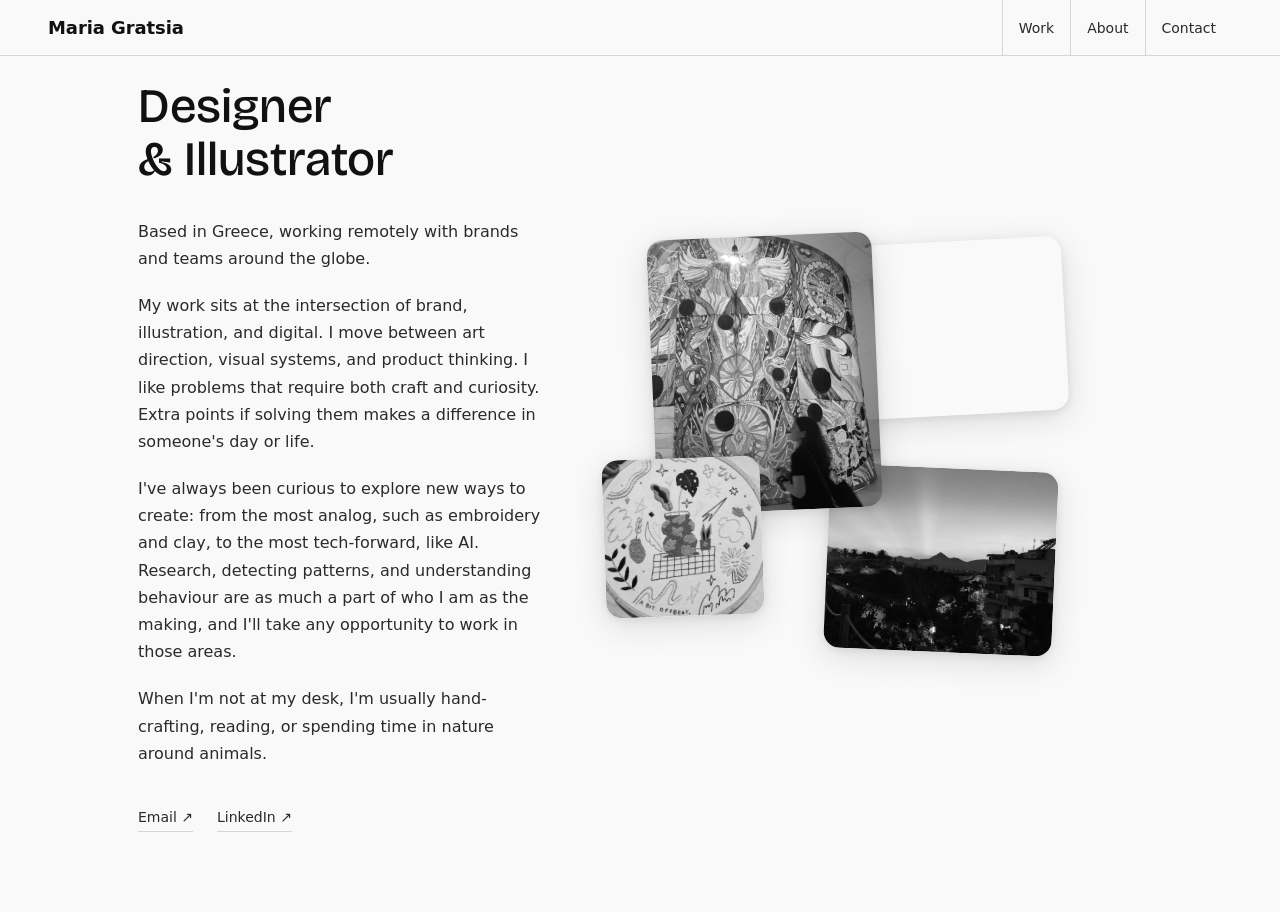
==== site/about.html @ 3c79a3fa "Remove I'm from about page opening line Co-Authored-By: Claude Sonnet 4.6 <noreply@anthropic.com>" ====
<!DOCTYPE html>
<html lang="en">
<head>
  <meta charset="UTF-8">
  <meta name="viewport" content="width=device-width, initial-scale=1.0">
  <title>Maria Gratsia · Designer & Illustrator</title>
  <link href="https://api.fontshare.com/v2/css?f[]=satoshi@300,400,500,700&f[]=sentient@400,500,600,700&display=swap" rel="stylesheet">
  <link href="https://fonts.googleapis.com/css2?family=Bricolage+Grotesque:opsz,wght@12..96,200..800&display=swap" rel="stylesheet">
  <link href="assets/styles.css" rel="stylesheet">
  <link rel="icon" type="image/x-icon" href="/favicon.ico">
  <link rel="icon" type="image/png" href="assets/images/favicon.png">
  <!-- Google tag (gtag.js) -->
  <script async src="https://www.googletagmanager.com/gtag/js?id=G-7HGBYF05XG"></script>
  <script>
    window.dataLayer = window.dataLayer || [];
    function gtag(){dataLayer.push(arguments);}
    gtag('js', new Date());
    gtag('config', 'G-7HGBYF05XG');
  </script>
  <style>
    .about-wrap {
      min-height: calc(100vh - 56px);
      display: flex;
      align-items: center;
      padding: 80px 48px;
      max-width: 1100px;
      margin: 0 auto;
      gap: 80px;
    }

    .about-text {
      flex: 1;
      max-width: 480px;
    }

    .about-text h1 {
      font-family: var(--display);
      font-size: clamp(2rem, 4vw, 3rem);
      font-weight: 500;
      line-height: 1.1;
      margin-bottom: 32px;
      color: var(--text);
    }

    .about-text p {
      font-size: 16px;
      line-height: 1.7;
      color: var(--text-secondary);
      margin-bottom: 20px;
    }

    .about-text p:last-child { margin-bottom: 0; }

    .about-links {
      display: flex;
      gap: 24px;
      margin-top: 40px;
    }

    .about-link {
      font-size: 14px;
      color: var(--text-secondary);
      border-bottom: 1px solid var(--line);
      padding-bottom: 2px;
      transition: color 0.2s, border-color 0.2s;
    }

    .about-link:hover {
      color: var(--text);
      border-color: var(--text);
    }

    /* Stacked photo collage */
    .about-photos {
      flex: 0 0 510px;
      position: relative;
      height: 500px;
    }

    .about-photo {
      position: absolute;
      border-radius: 16px;
      overflow: hidden;
      box-shadow: 0 8px 32px rgba(0,0,0,0.12), 0 2px 8px rgba(0,0,0,0.08);
      transition: transform 0.4s cubic-bezier(0.16, 1, 0.3, 1), box-shadow 0.4s cubic-bezier(0.16, 1, 0.3, 1);
      cursor: default;
    }

    .about-photo img,
    .about-photo video {
      width: 100%;
      height: 100%;
      object-fit: cover;
      display: block;
      filter: grayscale(100%);
      transition: filter 0.5s ease;
    }

    .about-photo:hover img,
    .about-photo:hover video {
      filter: grayscale(0%);
    }

    /* Card positions — natural photo pile with overlaps */
    .about-photo:nth-child(1) {
      /* Embroidery — square, bottom-left corner of art */
      width: 158px; height: 158px;
      top: 252px; left: -28px;
      transform: rotate(-2deg);
      z-index: 3;
    }
    .about-photo:nth-child(2) {
      /* Art — largest, centre anchor */
      width: 225px; height: 275px;
      top: 30px; left: 20px;
      transform: rotate(-2.5deg);
      z-index: 2;
    }
    .about-photo:nth-child(3) {
      /* Sunset — bigger, bottom-right where video was */
      width: 228px; height: 184px;
      top: 262px; left: 195px;
      transform: rotate(2.5deg);
      z-index: 1;
    }
    .about-photo:nth-child(4) {
      /* Video — bigger, top-right near where embroidery was */
      width: 215px; height: 174px;
      top: 35px; left: 218px;
      transform: rotate(-3deg);
      z-index: 4;
    }

    /* Hover — scale 25%, come to front */
    .about-photo:nth-child(1):hover {
      transform: rotate(-2deg) scale(1.25);
      box-shadow: 0 24px 56px rgba(0,0,0,0.2), 0 4px 12px rgba(0,0,0,0.1);
      z-index: 10;
    }
    .about-photo:nth-child(2):hover {
      transform: rotate(-2.5deg) scale(1.25);
      box-shadow: 0 24px 56px rgba(0,0,0,0.2), 0 4px 12px rgba(0,0,0,0.1);
      z-index: 10;
    }
    .about-photo:nth-child(3):hover {
      transform: rotate(2.5deg) scale(1.25);
      box-shadow: 0 24px 56px rgba(0,0,0,0.2), 0 4px 12px rgba(0,0,0,0.1);
      z-index: 10;
    }
    .about-photo:nth-child(4):hover {
      transform: rotate(-3deg) scale(1.25);
      box-shadow: 0 24px 56px rgba(0,0,0,0.2), 0 4px 12px rgba(0,0,0,0.1);
      z-index: 10;
    }

    /* Photo tooltips */
    .photo-tip {
      position: fixed;
      background: var(--dark);
      color: #fff;
      font-size: 12px;
      padding: 6px 10px;
      border-radius: 6px;
      pointer-events: none;
      white-space: nowrap;
      opacity: 0;
      transition: opacity 0.15s ease;
      z-index: 200;
      font-family: var(--font);
      letter-spacing: 0.01em;
    }
    .photo-tip.visible { opacity: 1; }

/* Tap-and-hold state (mobile) */
    .about-photo.tapped img,
    .about-photo.tapped video { filter: grayscale(0%); }
    .about-photo.tapped { z-index: 10; box-shadow: 0 24px 56px rgba(0,0,0,0.2), 0 4px 12px rgba(0,0,0,0.1); }
    .about-photo:nth-child(1).tapped { transform: rotate(-2deg) scale(1.25); }
    .about-photo:nth-child(2).tapped { transform: rotate(-2.5deg) scale(1.25); }
    .about-photo:nth-child(3).tapped { transform: rotate(2.5deg) scale(1.25); }
    .about-photo:nth-child(4).tapped { transform: rotate(-3deg) scale(1.25); }

    @media (max-width: 860px) {
      .about-wrap {
        flex-direction: column;
        padding: 60px 24px 0;
        gap: 48px;
        align-items: flex-start;
      }
      .about-text { max-width: 100%; order: 2; }
      .about-photos {
        flex: none;
        width: 510px;
        order: 1;
        transform-origin: top left;
      }
    }
  </style>
</head>
<body>

  <a class="skip-link" href="#about-content">Skip to content</a>

  <nav class="nav">
    <a href="index.html" class="nav-name">Maria Gratsia</a>
    <div class="nav-links">
      <a href="index.html#work" class="nav-link">Work</a>
      <a href="about.html" class="nav-link">About</a>
      <a href="#contact" class="nav-link">Contact</a>
    </div>
  </nav>

  <main id="about-content">
    <div class="about-wrap">

      <div class="about-text">
        <h1>Designer<br>&amp; Illustrator</h1>

        <p>Based in Greece, working remotely with brands and teams around the globe.</p>

        <p>My work sits at the intersection of brand, illustration, and digital. I move between art direction, visual systems, and product thinking. I like problems that require both craft and curiosity. Extra points if solving them makes a difference in someone's day or life.</p>

        <p>I've always been curious to explore new ways to create: from the most analog, such as embroidery and clay, to the most tech-forward, like AI. Research, detecting patterns, and understanding behaviour are as much a part of who I am as the making, and I'll take any opportunity to work in those areas.</p>

        <p>When I'm not at my desk, I'm usually hand-crafting, reading, or spending time in nature around animals.</p>

        <div class="about-links">
          <a href="mailto:maria.gratsia@gmail.com" class="about-link">Email ↗</a>
          <a href="https://linkedin.com/in/mariagratsia" target="_blank" rel="noopener noreferrer" class="about-link">LinkedIn ↗</a>
        </div>
      </div>

      <div class="about-photos">

        <!-- 1: Embroidery -->
        <div class="about-photo" data-tip="Freestyle embroidery">
          <img src="assets/images/About/freestyle-embroidery.webp" alt="">
        </div>

        <!-- 2: Art -->
        <div class="about-photo" data-tip="At the EMST Museum of Modern Art">
          <img src="assets/images/About/art.jpg" alt="" style="transform: scale(1.05); transform-origin: center bottom;">
        </div>

        <!-- 3: Sunset -->
        <div class="about-photo" data-tip="Sunset in my city">
          <img src="assets/images/About/sunset.jpg" alt="" style="width: 120%; height: 100%; margin-left: -20%; object-fit: cover;">
        </div>

        <!-- 4: Almond tree video -->
        <div class="about-photo" id="videoCard" data-tip="Spring vibes">
          <video src="assets/images/About/almond-tree.mp4" muted playsinline loop></video>
        </div>

      </div>

    </div>
  </main>

  <div class="photo-tip" id="photoTip"></div>

  <script>
    // ——— Photo composition: fit within text padding on mobile ———
    (function() {
      var photos = document.querySelector('.about-photos');
      if (!photos) return;
      function fit() {
        if (window.innerWidth > 860) {
          photos.style.transform = '';
          photos.style.marginBottom = '';
          photos.style.marginLeft = '';
          return;
        }
        var padding = 24;
        var available = window.innerWidth - padding * 2;
        var scale = Math.min(available / 510, 0.72);
        photos.style.transform = 'scale(' + scale + ')';
        photos.style.marginLeft = Math.round(28 * scale) + 'px';
        photos.style.marginBottom = (500 * scale - 500) + 'px';
      }
      fit();
      window.addEventListener('resize', fit);
    })();

    // ——— Video card: play on hover, pause on leave ———
    (function() {
      var card = document.getElementById('videoCard');
      if (!card) return;
      var video = card.querySelector('video');
      card.addEventListener('mouseenter', function() { video.play(); });
      card.addEventListener('mouseleave', function() { video.pause(); video.currentTime = 0; });
    })();

    // ——— Photo tooltips ———
    (function() {
      var tip = document.getElementById('photoTip');
      if (!tip) return;
      var cards = document.querySelectorAll('.about-photo[data-tip]');
      cards.forEach(function(card) {
        card.addEventListener('mousemove', function(e) {
          tip.textContent = card.getAttribute('data-tip');
          tip.style.left = (e.clientX + 14) + 'px';
          tip.style.top = (e.clientY + 14) + 'px';
          tip.classList.add('visible');
        });
        card.addEventListener('mouseleave', function() {
          tip.classList.remove('visible');
        });
      });
    })();

    // ——— Mobile: tap to toggle colour ———
    (function() {
      if (!('ontouchstart' in window)) return;
      var cards = Array.from(document.querySelectorAll('.about-photo'));

      function clearTapped(except) {
        cards.forEach(function(c) {
          if (c === except) return;
          c.classList.remove('tapped');
          var v = c.querySelector('video');
          if (v) { v.pause(); v.currentTime = 0; }
        });
      }

      cards.forEach(function(card) {
        card.addEventListener('click', function() {
          var isActive = card.classList.contains('tapped');
          clearTapped();
          if (!isActive) {
            card.classList.add('tapped');
            var video = card.querySelector('video');
            if (video) video.play();
          }
        });
      });

      document.addEventListener('click', function(e) {
        if (!e.target.closest('.about-photo')) clearTapped();
      });
    })();
  </script>

</body>
</html>
---- site/assets/styles.css ----
*, *::before, *::after { margin: 0; padding: 0; box-sizing: border-box; }

:root {
  --bg: #F9F9F9;
  --text: #111;
  --text-secondary: #2A2A2A;
  --text-tertiary: #6B6B6B;
  --line: #D6D6D6;
  --accent: #C8523A;
  --accent-light: #D45F4A;
  --dark: #1C1C1C;
  --font: 'Satoshi', -apple-system, system-ui, sans-serif;
  --serif: 'Sentient', Georgia, serif;
  --display: 'Bricolage Grotesque', var(--serif);
}

body {
  font-family: var(--font);
  background: var(--bg);
  color: var(--text);
  font-weight: 400;
  font-size: 16px;
  line-height: 1.55;
  -webkit-font-smoothing: antialiased;
  overflow-x: hidden;
}

a { color: inherit; text-decoration: none; }

/* ——— Focus styles (accessibility) ——— */
*:focus-visible {
  outline: 2px solid var(--accent);
  outline-offset: 2px;
}

/* ——— Navigation ——— */
.nav {
  position: fixed;
  top: 0;
  left: 0;
  right: 0;
  z-index: 100;
  display: flex;
  justify-content: space-between;
  align-items: center;
  padding: 0 48px;
  height: 56px;
  background: rgba(249, 249, 249, 0.92);
  backdrop-filter: blur(12px);
  -webkit-backdrop-filter: blur(12px);
  border-bottom: 1px solid var(--line);
}

.nav-name {
  font-family: var(--font);
  font-size: 18px;
  font-weight: 600;
  letter-spacing: -0.005em;
  display: flex;
  align-items: center;
  gap: 10px;
}

.nav-logo {
  height: 22px;
  width: auto;
}

.nav-links {
  display: flex;
  gap: 0;
  font-size: 14px;
  font-weight: 400;
  height: 100%;
}

.nav-link {
  cursor: pointer;
  color: var(--text-secondary);
  position: relative;
  line-height: 1;
  display: flex;
  align-items: center;
  padding: 0 16px;
  height: 100%;
  border-left: 1px solid var(--line);
  transition: color 0.15s ease, background 0.15s ease;
}

.nav-link:hover {
  color: var(--bg);
  background: var(--dark);
}

/* ——— Skip to content ——— */
.skip-link {
  position: absolute;
  top: -100%;
  left: 16px;
  padding: 8px 16px;
  background: var(--dark);
  color: var(--bg);
  font-size: 13px;
  z-index: 200;
  border-radius: 0 0 4px 4px;
}
.skip-link:focus { top: 0; }

/* ——— Hero ——— */
.intro-wrap {
  background-color: var(--bg);
  background-image: radial-gradient(circle, rgba(0,0,0,0.18) 1px, transparent 1px);
  background-size: 22px 22px;
  border-bottom: 1px solid var(--line);
}

.hero {
  padding: 80px 48px 80px;
  margin-top: 56px;
  max-width: 1280px;
  margin-left: auto;
  margin-right: auto;
  position: relative;
  z-index: 1;
}

.hero > * { position: relative; z-index: 1; }

.hero-sub {
  font-family: var(--font);
  font-size: clamp(15px, 1.4vw, 18px);
  font-weight: 400;
  color: var(--text-tertiary);
  line-height: 1.3;
  margin-top: 10px;
  cursor: pointer;
  display: inline-block;
  transition: color 0.2s ease;
}
.hero-sub:hover { color: var(--text-secondary); }

.hero-tagline {
  font-family: var(--display);
  font-size: clamp(38px, 4.5vw, 56px);
  font-weight: 500;
  letter-spacing: -0.02em;
  line-height: 1.15;
  max-width: 820px;
  margin-bottom: 4px;
}

/* ——— Full-width separator ——— */
.section-separator {
  border: none;
  border-top: 1px solid var(--line);
  margin: 0;
}

/* ——— Section label ——— */
.section-label {
  font-family: var(--font);
  font-size: 13px;
  font-weight: 500;
  letter-spacing: 0.04em;
  text-transform: uppercase;
  color: var(--text-tertiary);
  margin-bottom: 8px;
}

/* ——— Selected Work ——— */
.work {
  padding: 40px 48px 48px;
  max-width: 1280px;
  margin: 0 auto;
  position: relative;
  z-index: 1;
}

/* ——— Explorations wrap (dark section) ——— */
.explorations-wrap {
  position: relative;
  background: var(--dark);
}

.explorations-wrap .section-label {
  color: rgba(255, 255, 255, 0.5);
}

.explorations-wrap .project-cats {
  color: rgba(255, 255, 255, 0.5);
}

.explorations-wrap .project-title {
  color: #E8E8E8;
}

.explorations-wrap .project-desc {
  color: rgba(255, 255, 255, 0.6);
}

.explorations-wrap .project-cta {
  color: rgba(255, 255, 255, 0.5);
}

.explorations-wrap .project-link:hover .project-cta {
  color: var(--accent-light);
}

.explorations-wrap .project-cover {
  background: #2A2A2A;
}

.explorations-wrap .work {
  padding-top: 56px;
  padding-bottom: 64px;
  max-width: none;
  padding-right: 0;
  padding-left: max(48px, calc((100vw - 1184px) / 2));
}

#work .project:first-of-type {
  padding-top: 16px;
}

/* ——— Featured first project ——— */
.project--featured .project-link {
  grid-template-columns: 1fr;
  gap: 24px;
}

.project--featured .project-cover {
  aspect-ratio: 16 / 9;
}

.project--featured .project-title {
  font-size: clamp(28px, 3vw, 40px);
}

.project--featured .project-desc {
  max-width: 600px;
}

/* ——— Alternate image/text on even projects ——— */
#work .project:nth-child(odd):not(.project--featured) .project-cover {
  order: 2;
}
#work .project:nth-child(odd):not(.project--featured) .project-text {
  order: 1;
}

/* ——— Explorations horizontal carousel ——— */
.explorations-grid {
  display: flex;
  gap: 32px;
  padding-top: 16px;
  overflow-x: auto;
  scrollbar-width: none;
  padding-right: 48px;
}

.explorations-grid::-webkit-scrollbar { display: none; }

.explorations-grid .project {
  padding: 0;
  flex-shrink: 0;
  width: min(474px, 42vw);
}

.explorations-grid .project-link {
  grid-template-columns: 1fr;
  gap: 16px;
  align-items: start;
}

.explorations-grid .project-cover {
  aspect-ratio: 3 / 2;
  width: 100%;
}

.explorations-grid .project-title {
  color: #E8E8E8;
}

.explorations-nav {
  display: none;
  align-items: center;
  gap: 16px;
  margin-top: 20px;
}

.explorations-nav button {
  background: none;
  border: 1px solid rgba(255, 255, 255, 0.2);
  color: rgba(255, 255, 255, 0.5);
  width: 44px;
  height: 44px;
  border-radius: 50%;
  display: flex;
  align-items: center;
  justify-content: center;
  cursor: pointer;
  transition: border-color 0.2s ease, color 0.2s ease;
}

.explorations-nav button:hover {
  border-color: rgba(255, 255, 255, 0.4);
  color: rgba(255, 255, 255, 0.8);
}

.explorations-nav button svg {
  width: 14px;
  height: 14px;
}

.explorations-counter {
  font-size: 13px;
  font-weight: 500;
  color: rgba(255, 255, 255, 0.4);
  letter-spacing: 0.04em;
}

/* ——— Project card ——— */
.project {
  padding: 48px 0;
}

.project-link {
  display: grid;
  grid-template-columns: 50% 1fr;
  gap: 40px;
  align-items: center;
}

.project-cover {
  aspect-ratio: 4 / 3;
  overflow: hidden;
  background: #EBEBEB;
}

.project-cover img {
  width: 100%;
  height: 100%;
  object-fit: cover;
  display: block;
  transition: transform 0.6s cubic-bezier(0.16, 1, 0.3, 1);
}

.project-link:hover .project-cover img {
  transform: scale(1.03);
}

.project-text {
  display: flex;
  flex-direction: column;
}

.project-cats {
  font-family: var(--font);
  font-size: 11px;
  font-weight: 500;
  letter-spacing: 0.07em;
  text-transform: uppercase;
  color: var(--text-tertiary);
  margin-bottom: 16px;
}

.project-title {
  font-family: var(--display);
  font-size: clamp(24px, 2.5vw, 34px);
  font-weight: 600;
  letter-spacing: -0.02em;
  line-height: 1.1;
  margin-bottom: 14px;
}

.project-desc {
  font-family: var(--font);
  font-size: 16px;
  line-height: 1.7;
  color: var(--text-secondary);
  max-width: 420px;
}

.project-cta {
  font-size: 13px;
  font-weight: 500;
  color: var(--text-secondary);
  display: inline-flex;
  align-items: center;
  gap: 8px;
  margin-top: 24px;
}

.project-cta-label {
  position: relative;
  padding-bottom: 2px;
}

.project-cta-label::after {
  content: '';
  position: absolute;
  left: 0;
  right: 0;
  bottom: 0;
  height: 1px;
  background: currentColor;
  transform: scaleX(0);
  transform-origin: left;
  transition: transform 0.3s cubic-bezier(0.16, 1, 0.3, 1);
}

.project-cta svg {
  width: 28px;
  height: 8px;
  flex-shrink: 0;
  transition: transform 0.3s ease;
}

.project-link:hover .project-cta {
  color: var(--accent);
}

.project-link:hover .project-cta-label::after {
  transform: scaleX(1);
}

.project-link:hover .project-cta svg {
  transform: translateX(4px);
}

/* ——— Footer ——— */
.footer {
  background: var(--bg);
  color: var(--text);
  padding: 48px 48px 64px;
  border-top: 1px solid var(--line);
  position: relative;
  z-index: 1;
}

.footer-inner {
  max-width: 1184px;
  margin: 0 auto;
  display: flex;
  flex-direction: column;
  justify-content: space-between;
  min-height: 160px;
}

.footer-label {
  font-family: var(--display);
  font-size: clamp(28px, 3vw, 40px);
  font-weight: 500;
  letter-spacing: -0.02em;
  color: var(--text);
}

.footer-bottom {
  display: flex;
  justify-content: space-between;
  align-items: flex-end;
}

.footer-location {
  font-family: var(--font);
  font-size: 16px;
  font-weight: 500;
  color: var(--text);
}

.footer-links-col {
  display: flex;
  flex-direction: column;
  align-items: flex-end;
  gap: 10px;
}

.footer-link {
  font-size: 16px;
  font-weight: 400;
  color: var(--text-secondary);
  display: inline-flex;
  align-items: center;
  gap: 5px;
  transition: color 0.25s ease;
}

.footer-link:hover { color: var(--text); }

.footer-link .arrow {
  font-size: 12px;
  transition: transform 0.25s ease;
}

.footer-link:hover .arrow {
  transform: translate(2px, -2px);
}

/* ——— Dark footer (project pages) ——— */
.footer--dark {
  background: var(--dark);
  border-top: none;
  padding: 48px 48px 56px;
}
.footer--dark .footer-inner {
  flex-direction: row;
  justify-content: space-between;
  align-items: flex-end;
  min-height: 0;
}
.footer--dark .footer-location { color: rgba(255,255,255,0.45); }
.footer--dark .footer-link { color: rgba(255,255,255,0.6); }
.footer--dark .footer-link:hover { color: #fff; }

/* ——— Go to top ——— */
.to-top {
  position: fixed;
  right: 32px;
  bottom: 32px;
  width: 44px;
  height: 44px;
  border: 1px solid var(--line);
  background: rgba(249, 249, 249, 0.92);
  backdrop-filter: blur(8px);
  -webkit-backdrop-filter: blur(8px);
  border-radius: 50%;
  display: flex;
  align-items: center;
  justify-content: center;
  color: var(--text-secondary);
  cursor: pointer;
  opacity: 0;
  pointer-events: none;
  transition: opacity 0.3s ease, color 0.25s ease, transform 0.25s ease;
  z-index: 90;
}

.to-top.visible { opacity: 1; pointer-events: auto; }
.to-top:hover { color: var(--text); transform: translateY(-2px); }
.to-top svg { width: 14px; height: 14px; }

/* ——— Scroll-driven project reveal ——— */
.project {
  opacity: 0;
  transform: translateY(40px);
  transition: opacity 0.7s ease-out, transform 0.7s cubic-bezier(0.16, 1, 0.3, 1);
}

.project.revealed {
  opacity: 1;
  transform: translateY(0);
}

/* ——— Fade-in animation ——— */
.fade-in {
  opacity: 0;
  transform: translateY(10px);
  animation: fadeIn 0.7s ease-out forwards;
}

.fade-in-delay { animation-delay: 0.15s; }

@keyframes fadeIn {
  to { opacity: 1; transform: translateY(0); }
}

/* ——— Responsive ——— */

@media (max-width: 900px) {
  .nav { padding: 0 32px; }
  .hero { padding: 72px 32px 40px; }
  .work { padding: 40px 32px 48px; }
  .footer { padding: 40px 32px 60px; }

  .project { padding: 40px 0; }
  .project-link {
    grid-template-columns: 48% 1fr;
    gap: 28px;
  }

  .explorations-grid {
    gap: 28px;
  }
}

@media (max-width: 640px) {
  .nav { padding: 0 20px; height: 48px; }
  .nav-name { font-size: 16px; }
  .nav-links { font-size: 13px; }
  .nav-link { padding: 0 12px; }

  .hero { padding: 64px 20px 64px; margin-top: 48px; }
  .hero-tagline { font-size: clamp(30px, 8vw, 40px); margin-bottom: 14px; }
  body { font-size: 17px; }

  .work { padding: 32px 20px 32px; }
  .section-label { margin-bottom: 24px; }

  .project { padding: 32px 0; }
  .project-link {
    grid-template-columns: 1fr;
    gap: 16px;
  }

  .project-cover { aspect-ratio: 4 / 3; }
  .project-cats { margin-bottom: 8px; }
  .project-title { font-size: clamp(24px, 7vw, 32px); margin-bottom: 10px; }
  .project-desc { font-size: 15px; }
  .project-cta { margin-top: 16px; font-size: 12px; }

  .footer { padding: 32px 20px 48px; }
  .footer-inner { min-height: 180px; }
  .footer-bottom { flex-direction: column; gap: 20px; align-items: flex-start; }
  .footer-links-col { align-items: flex-start; }
  .footer--dark .footer-inner { flex-direction: column; gap: 20px; align-items: flex-start; }

  .project--featured .project-cover { aspect-ratio: 3 / 2; }
  .project--featured .project-title { font-size: clamp(24px, 7vw, 32px); }

  .explorations-wrap .work {
    padding-left: 20px;
    padding-right: 20px;
  }

  .explorations-grid {
    display: block;
    overflow: hidden;
    padding-right: 0;
  }

  .explorations-grid .project {
    width: 100%;
    display: none;
    padding: 0;
  }

  .explorations-grid .project.exp-active {
    display: block;
  }

  .explorations-grid .project-cover {
    aspect-ratio: 4 / 3;
  }

  .explorations-nav { display: flex; }

  #work .project:nth-child(odd):not(.project--featured) .project-cover,
  #work .project:nth-child(odd):not(.project--featured) .project-text {
    order: unset;
  }
}

/* ═══════════════════════════════════════════════════════════
   PROJECT PAGE STYLES
   ═══════════════════════════════════════════════════════════ */

/* ——— Layout containers ——— */
.container { max-width: 800px; margin: 0 auto; padding: 0 48px; position: relative; z-index: 1; }
.container-wide { max-width: 1100px; margin: 0 auto; padding: 0 48px; position: relative; z-index: 1; }

/* ——— Back link ——— */
.project-back { max-width: 1100px; margin: 0 auto; padding: 96px 48px 0; position: relative; z-index: 1; }
.project-back a {
  font-size: 13px; font-weight: 500; color: var(--text-tertiary);
  display: inline-flex; align-items: center; gap: 8px;
  transition: color 0.25s ease;
}
.project-back a:hover { color: var(--accent); }
.project-back svg { width: 24px; height: 8px; }

/* ——— Project hero ——— */
.project-hero-outer {
  border-bottom: 1px solid var(--line);
}
.project-hero-outer + * { margin-top: 64px; }
.project-hero {
  max-width: 800px; margin: 0 auto;
  padding: 48px 48px 0;
  position: relative; z-index: 1;
}
.project-hero-labels {
  font-family: var(--font); font-size: 12px; font-weight: 500;
  letter-spacing: 0.07em; text-transform: uppercase;
  color: var(--text-tertiary); display: block; margin-bottom: 10px;
}
.project-hero h1 {
  font-family: var(--display);
  font-size: clamp(30px, 3.2vw, 42px);
  font-weight: 700; letter-spacing: -0.03em; line-height: 1.05;
  margin-bottom: 24px;
}
.project-hero-desc {
  font-size: 19px; font-weight: 500;
  line-height: 1.7; color: var(--text-secondary);
}
.project-hero-meta {
  display: flex; gap: 40px; flex-wrap: wrap;
  margin-top: 32px; padding-bottom: 48px;
}
.project-hero-meta-item {
  font-family: var(--font); font-size: 13px; font-weight: 400;
  color: var(--text-tertiary); line-height: 1.5;
}
.project-hero-meta-item strong {
  display: block; font-weight: 700; color: var(--text);
  font-size: 11px; text-transform: uppercase;
  letter-spacing: 0.08em; margin-bottom: 4px;
}

/* ——— Infographics: desktop/mobile toggle ——— */
.infographics-mobile { display: none; }
.infographics-desktop { display: flex; }

/* ——— Project section text ——— */
.section-title {
  font-family: var(--display); font-size: clamp(17px, 1.4vw, 20px); font-weight: 600;
  letter-spacing: -0.02em; line-height: 1.2;
  margin-bottom: 16px; color: var(--text);
}
.section-text { font-size: 17px; line-height: 1.7; color: var(--text-secondary); }
.section-text + .section-text { margin-top: 20px; }
.section-block { padding: 48px 0; }
.section-block--double-top { padding-top: 80px; }
.section-divider { width: 40px; height: 1px; background: var(--line); }

/* ——— Project images ——— */
.img-big { margin: 40px auto; }
.img-big img { width: 100%; display: block; border-radius: 0; }

.img-medium { margin: 40px auto 0; }
.img-medium img { width: 100%; height: auto; display: block; border-radius: 0; }

.img-full { margin: 0; }
.img-full img { width: 100%; display: block; border-radius: 0; }

.img-centered { margin: 0 auto; padding: 40px 0; }
.img-centered img { width: 100%; height: auto; display: block; border-radius: 0; }

.img-wide { margin: 0; }
.img-wide img { width: 100%; display: block; border-radius: 0; }

/* ——— Photo rows (aspect-ratio aware) ——— */
.photo-row { display: flex; gap: 8px; margin-bottom: 8px; }
.photo-row:last-child { margin-bottom: 0; }
.photo-row .cell { overflow: hidden; border-radius: 0; }
.photo-row img { width: 100%; height: 100%; object-fit: cover; display: block; }

/* ——— Uniform grids ——— */
.grid { display: grid; gap: 8px; margin: 40px 0; }
.grid--2 { grid-template-columns: repeat(2, 1fr); }
.grid--3 { grid-template-columns: repeat(3, 1fr); }
.grid--4 { grid-template-columns: repeat(4, 1fr); }
.grid img { width: 100%; aspect-ratio: 4 / 3; object-fit: cover; display: block; }
.grid--square img { aspect-ratio: 1 / 1; }
.grid--portrait img { aspect-ratio: 3 / 4; }
.grid--landscape img { aspect-ratio: 4 / 3; }

/* ——— Process thumbnails ——— */
.process-thumbs {
  display: grid; grid-template-columns: repeat(4, 1fr);
  gap: 8px; margin: 0;
}
.process-thumbs img { width: 100%; aspect-ratio: 4 / 3; object-fit: cover; display: block; }

/* ——— Next project ——— */
.next-project { padding: 40px 0 56px; text-align: center; }
.next-label {
  font-family: var(--font); font-size: 11px; font-weight: 500;
  color: var(--text-tertiary); margin-bottom: 12px;
  text-transform: uppercase; letter-spacing: 0.06em;
}
.next-link {
  font-family: var(--serif); font-size: clamp(20px, 2.5vw, 32px);
  font-weight: 600; letter-spacing: -0.02em;
  display: inline-flex; align-items: center; gap: 12px;
  transition: color 0.25s ease;
}
.next-link svg { width: 28px; height: 10px; transition: transform 0.3s ease; }
.next-link:hover { color: var(--accent); }
.next-link:hover svg { transform: translateX(6px); }

/* ——— Badge grid ——— */
.badge-grid {
  display: grid;
  grid-template-columns: repeat(5, 1fr);
  gap: 23px;
  margin: 0;
}
.badge-item {
  position: relative;
  cursor: default;
  border-radius: 8px;
  overflow: hidden;
  aspect-ratio: 1;
  display: flex;
  align-items: center;
  justify-content: center;
  transition: transform 0.3s cubic-bezier(0.16, 1, 0.3, 1);
}
.badge-item:hover { transform: scale(1.06); z-index: 2; }
.badge-item img { width: 85%; display: block; }

/* ——— Cursor-following tips ——— */
.cursor-tip {
  position: fixed;
  pointer-events: none;
  background: var(--dark);
  color: #F0EDE8;
  font-family: var(--font);
  font-size: 13px;
  font-weight: 500;
  padding: 6px 14px;
  border-radius: 20px;
  white-space: nowrap;
  opacity: 0;
  z-index: 1000;
  transition: opacity 0.15s ease;
  box-shadow: 0 2px 10px rgba(0,0,0,0.2);
}
.cursor-tip.visible { opacity: 1; }
#heroTip { background: var(--accent); color: #fff; }

/* FigJam-style cursor tooltip */
.badge-tooltip {
  position: fixed;
  pointer-events: none;
  background: #4E3050;
  color: #fff;
  font-family: var(--font);
  font-size: 12px;
  font-weight: 500;
  padding: 5px 14px;
  border-radius: 20px;
  white-space: nowrap;
  opacity: 0;
  z-index: 1000;
  transition: opacity 0.15s ease;
  box-shadow: 0 2px 8px rgba(0,0,0,0.12);
}
.badge-tooltip.visible { opacity: 1; }

/* ——— Step animation ——— */
.step-player { margin: 0; position: relative; max-width: 860px; margin: 0 auto; }
.step-animation {
  position: relative;
  aspect-ratio: 3001 / 1876;
  overflow: hidden;
  background: #EBEBEB;
  border-radius: 20px;
}
.step-animation img {
  position: absolute;
  inset: 0;
  width: 100%;
  height: 100%;
  object-fit: cover;
  display: block;
  opacity: 0;
  transition: opacity 0.8s ease;
}
.step-animation img.active { opacity: 1; }

.step-indicators {
  position: absolute;
  bottom: 20px;
  left: 50%;
  transform: translateX(-50%);
  display: flex;
  align-items: center;
  gap: 8px;
  z-index: 5;
}
.step-dot {
  width: 10px;
  height: 10px;
  border-radius: 50%;
  border: none;
  background: rgba(255,255,255,0.5);
  cursor: pointer;
  padding: 0;
  transition: background 0.2s ease, transform 0.2s ease;
}
.step-dot:hover { background: rgba(255,255,255,0.8); }
.step-dot.active {
  background: #fff;
  transform: scale(1.3);
}

/* Step arrows (appear on hover) */
.step-arrow {
  position: absolute;
  top: 50%;
  transform: translateY(-50%);
  width: 40px;
  height: 40px;
  border-radius: 50%;
  border: none;
  background: rgba(255,255,255,0.7);
  color: rgba(0,0,0,0.5);
  display: flex;
  align-items: center;
  justify-content: center;
  cursor: pointer;
  z-index: 5;
  opacity: 0;
  transition: opacity 0.25s ease, background 0.2s ease;
}
.step-animation:hover .step-arrow { opacity: 1; }
.step-arrow:hover { background: rgba(255,255,255,0.95); color: rgba(0,0,0,0.8); }
.step-arrow svg { width: 14px; height: 14px; }
.step-arrow--prev { left: 16px; }
.step-arrow--next { right: 16px; }

/* ——— Carousel ——— */
.carousel { position: relative; max-width: 860px; margin: 0 auto; }
.carousel-viewport {
  overflow: hidden;
  border-radius: 0;
  position: relative;
}
.carousel-track {
  display: flex;
  transition: transform 0.6s cubic-bezier(0.16, 1, 0.3, 1);
}
.carousel-slide {
  flex-shrink: 0;
  width: 100%;
}
.carousel-slide img {
  width: 100%;
  display: block;
}
.carousel-controls {
  position: absolute;
  bottom: 20px;
  left: 50%;
  transform: translateX(-50%);
  display: flex;
  align-items: center;
  gap: 8px;
  z-index: 5;
}
.carousel-btn { display: none; }

/* Carousel arrows (appear on hover) */
.carousel-arrow {
  position: absolute;
  top: 50%;
  transform: translateY(-50%);
  width: 40px;
  height: 40px;
  border-radius: 50%;
  border: none;
  background: rgba(255,255,255,0.7);
  color: rgba(0,0,0,0.5);
  display: flex;
  align-items: center;
  justify-content: center;
  cursor: pointer;
  z-index: 5;
  opacity: 0;
  transition: opacity 0.25s ease, background 0.2s ease;
}
.carousel-viewport:hover .carousel-arrow { opacity: 1; }
.carousel-arrow:hover { background: rgba(255,255,255,0.95); color: rgba(0,0,0,0.8); }
.carousel-arrow svg { width: 14px; height: 14px; }
.carousel-arrow--prev { left: 16px; }
.carousel-arrow--next { right: 16px; }

.carousel-nav {
  display: flex;
  align-items: center;
  justify-content: center;
  gap: 20px;
  margin-top: 20px;
}
.carousel-counter {
  font-size: 13px;
  color: var(--text-tertiary);
  font-variant-numeric: tabular-nums;
  min-width: 36px;
  text-align: center;
}
.carousel-prev,
.carousel-next {
  width: 32px;
  height: 32px;
  border: 1px solid var(--line);
  border-radius: 50%;
  background: none;
  cursor: pointer;
  display: flex;
  align-items: center;
  justify-content: center;
  color: var(--text-secondary);
  transition: border-color 0.2s, color 0.2s;
}
.carousel-prev:hover,
.carousel-next:hover { border-color: var(--text); color: var(--text); }
.carousel-prev svg,
.carousel-next svg { width: 12px; height: 12px; }

.carousel-dots {
  display: flex;
  gap: 8px;
  align-items: center;
}
.carousel-dot {
  width: 8px;
  height: 8px;
  border-radius: 50%;
  border: none;
  background: rgba(255,255,255,0.5);
  cursor: pointer;
  padding: 0;
  transition: background 0.2s ease, transform 0.2s ease;
}
.carousel-dot:hover { background: rgba(255,255,255,0.8); }
.carousel-dot.active { background: #fff; transform: scale(1.3); }

/* Pause button — sits inline next to dots */
.carousel-pause, .step-pause {
  position: static;
  width: 20px;
  height: 20px;
  border-radius: 50%;
  border: none;
  background: none;
  color: rgba(255,255,255,0.4);
  display: flex;
  align-items: center;
  justify-content: center;
  cursor: pointer;
  z-index: 5;
  margin-left: 4px;
  backdrop-filter: blur(4px);
  transition: background 0.2s ease;
  font-size: 12px;
}
.carousel-pause:hover, .step-pause:hover { color: rgba(255,255,255,0.8); }
.carousel-pause svg, .step-pause svg { width: 10px; height: 10px; }

/* ——— Stack slider (Neura-style) ——— */
.stack-slider { position: relative; max-width: 670px; margin: 0 auto; }
.stack-slider-viewport {
  position: relative;
  aspect-ratio: 1501 / 1126;
  overflow: hidden;
  cursor: grab;
}
.stack-slider-viewport:active { cursor: grabbing; }
.stack-slide {
  position: absolute;
  top: 0;
  left: 8%;
  width: 84%;
  height: 100%;
  border-radius: 8px;
  overflow: hidden;
  transition: transform 0.6s cubic-bezier(0.16, 1, 0.3, 1), opacity 0.6s ease;
  will-change: transform, opacity;
}
.stack-slide img {
  width: 100%;
  height: 100%;
  object-fit: cover;
  display: block;
}
.stack-slide.active { transform: translateX(0); opacity: 1; z-index: 3; }
.stack-slide.prev { transform: translateX(-100%); opacity: 0.5; z-index: 2; }
.stack-slide.next { transform: translateX(100%); opacity: 0.5; z-index: 2; }
.stack-slide.hidden { transform: translateX(200%); opacity: 0; z-index: 0; pointer-events: none; }

.stack-slider-controls {
  position: absolute;
  bottom: 20px;
  left: 50%;
  transform: translateX(-50%);
  display: flex;
  align-items: center;
  gap: 8px;
  z-index: 5;
}
.stack-slider-controls .carousel-dot {
  background: rgba(255,255,255,0.5);
}
.stack-slider-controls .carousel-dot:hover { background: rgba(255,255,255,0.8); }
.stack-slider-controls .carousel-dot.active { background: #fff; transform: scale(1.3); }

/* Stack slider arrows (appear on hover) */
.stack-slider-viewport:hover .stack-arrow { opacity: 1; }
.stack-arrow {
  position: absolute;
  top: 50%;
  transform: translateY(-50%);
  width: 40px;
  height: 40px;
  border-radius: 50%;
  border: none;
  background: rgba(255,255,255,0.7);
  color: rgba(0,0,0,0.5);
  display: flex;
  align-items: center;
  justify-content: center;
  cursor: pointer;
  z-index: 5;
  opacity: 0;
  transition: opacity 0.25s ease, background 0.2s ease;
}
.stack-arrow:hover { background: rgba(255,255,255,0.95); color: rgba(0,0,0,0.8); }
.stack-arrow svg { width: 14px; height: 14px; }
.stack-arrow--prev { left: 16px; }
.stack-arrow--next { right: 16px; }

/* ——— Video in photo rows ——— */
.photo-row video {
  width: 100%;
  height: 100%;
  object-fit: cover;
  display: block;
  border-radius: 0;
}

/* Standalone video container */
.video-container {
  position: relative;
  border-radius: 20px;
  overflow: hidden;
  margin: 0 auto;
  aspect-ratio: 16 / 9;
}
.video-container video {
  width: 100%;
  height: 100%;
  object-fit: cover;
  display: block;
}

/* ——— Project page responsive ——— */
@media (max-width: 900px) {
  .container { padding: 0 32px; }
  .container-wide { padding: 0 32px; }
  .project-back { padding: 88px 32px 0; }
  .project-hero { padding: 48px 32px 0; }
  .badge-grid { gap: 8px; }
}

@media (max-width: 640px) {
  .container { padding: 0 20px; }
  .container-wide { padding: 0 20px; }
  .project-back { padding: 88px 20px 0; }
  .project-hero { padding: 32px 20px 0; }
  .project-hero h1 { font-size: 28px; }
  .project-hero-meta { flex-direction: column; gap: 16px; padding-bottom: 36px; }
  .project-hero-meta-item { font-size: 14px; }
  .section-text { font-size: 16px; }
  .photo-row { flex-direction: column; }
  .process-thumbs { grid-template-columns: repeat(2, 1fr); }
  .badge-grid { grid-template-columns: repeat(3, 1fr); gap: 12px; }
  .infographics-desktop { display: none !important; }
  .infographics-mobile { display: block; }
  .infographics-row {
    overflow-x: auto;
    scroll-snap-type: x mandatory;
    -webkit-overflow-scrolling: touch;
    justify-content: flex-start;
    scrollbar-width: none;
    padding: 0;
  }
  .infographics-row::-webkit-scrollbar { display: none; }
  .infographics-row iframe {
    flex: 0 0 85vw !important;
    width: 85vw !important;
    scroll-snap-align: center;
  }
}

/* ——— Reduced motion ——— */
@media (prefers-reduced-motion: reduce) {
  *, *::before, *::after {
    animation-duration: 0.01ms !important;
    animation-iteration-count: 1 !important;
    transition-duration: 0.01ms !important;
  }
}
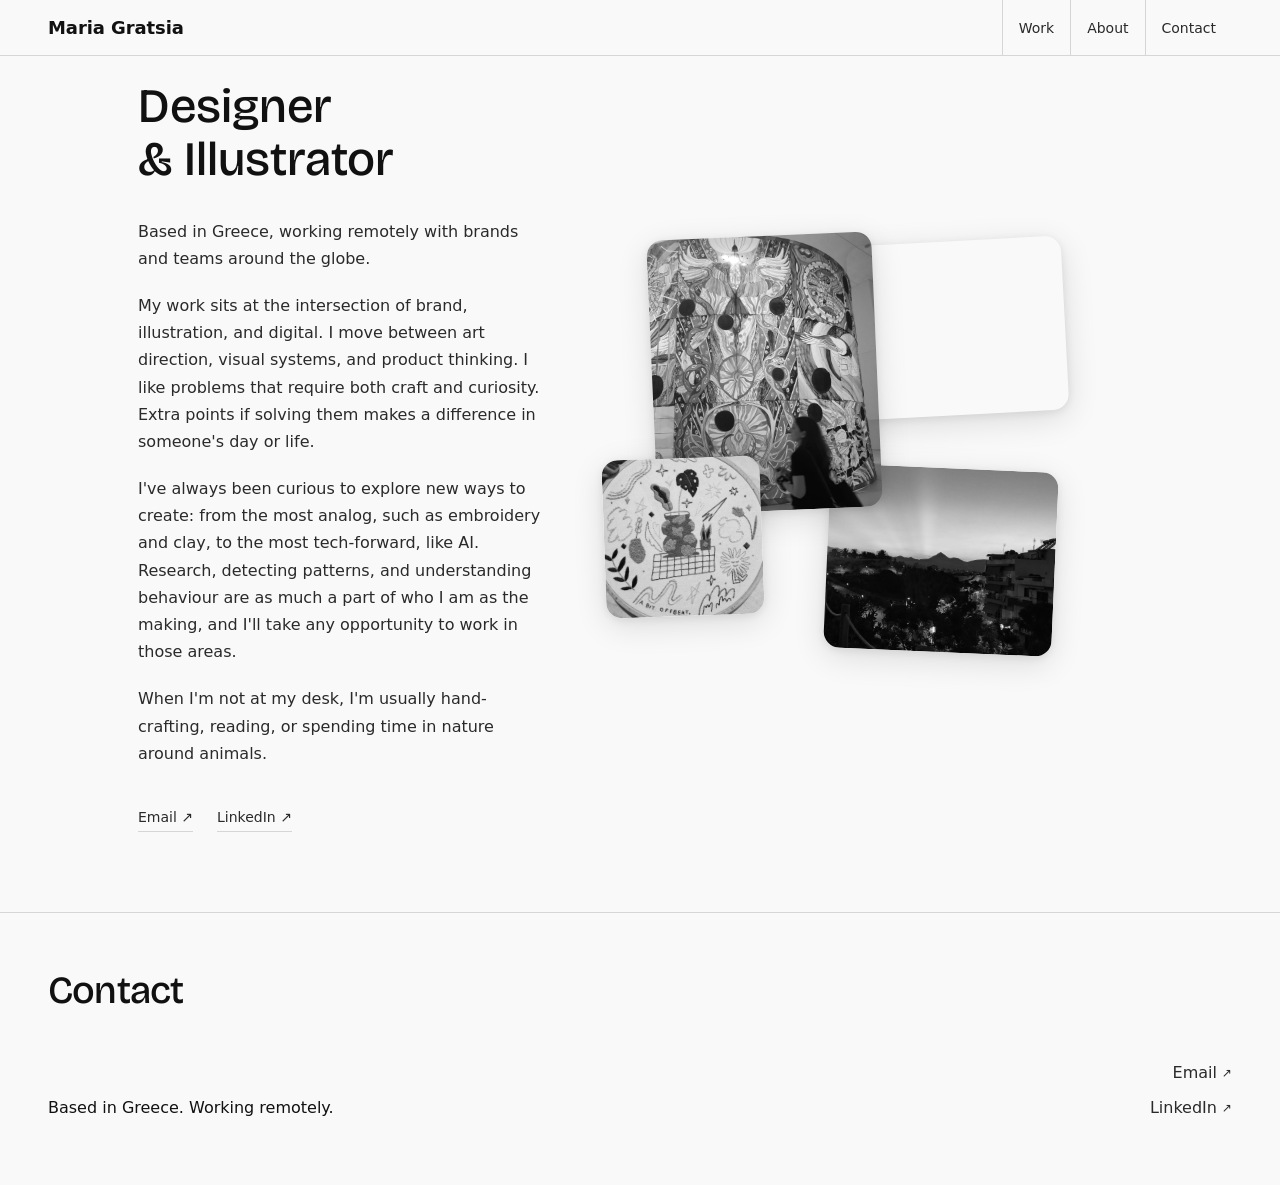
==== commit 59c05b13: "About: add footer/contact, bottom padding, hide tooltip on scroll Co-Authored-By: Claude Sonnet 4.6 " ====
--- a/site/about.html
+++ b/site/about.html
@@ -183,7 +183,7 @@
     @media (max-width: 860px) {
       .about-wrap {
         flex-direction: column;
-        padding: 60px 24px 0;
+        padding: 60px 24px 80px;
         gap: 48px;
         align-items: flex-start;
       }
@@ -256,6 +256,23 @@
 
     </div>
   </main>
+
+  <footer class="footer" id="contact">
+    <div class="footer-inner">
+      <span class="footer-label">Contact</span>
+      <div class="footer-bottom">
+        <span class="footer-location">Based in Greece. Working remotely.</span>
+        <div class="footer-links-col">
+          <a href="mailto:maria.gratsia@gmail.com" class="footer-link">
+            Email <span class="arrow">↗</span>
+          </a>
+          <a href="https://linkedin.com/in/mariagratsia" target="_blank" rel="noopener noreferrer" class="footer-link">
+            LinkedIn <span class="arrow">↗</span>
+          </a>
+        </div>
+      </div>
+    </div>
+  </footer>
 
   <div class="photo-tip" id="photoTip"></div>
 
@@ -299,14 +316,24 @@
       cards.forEach(function(card) {
         card.addEventListener('mousemove', function(e) {
           tip.textContent = card.getAttribute('data-tip');
-          tip.style.left = (e.clientX + 14) + 'px';
-          tip.style.top = (e.clientY + 14) + 'px';
+          var tipW = tip.offsetWidth || 160;
+          var left = e.clientX + 14;
+          var top = e.clientY + 14;
+          if (left + tipW > window.innerWidth - 8) left = e.clientX - tipW - 8;
+          if (top + 28 > window.innerHeight - 8) top = e.clientY - 36;
+          tip.style.left = left + 'px';
+          tip.style.top = top + 'px';
           tip.classList.add('visible');
         });
         card.addEventListener('mouseleave', function() {
           tip.classList.remove('visible');
         });
       });
+
+      // Hide on scroll
+      window.addEventListener('scroll', function() {
+        tip.classList.remove('visible');
+      }, { passive: true });
     })();
 
     // ——— Mobile: tap to toggle colour ———
--- a/site/assets/styles.css
+++ b/site/assets/styles.css
@@ -710,6 +710,39 @@
 /* ——— Infographics: desktop/mobile toggle ——— */
 .infographics-mobile { display: none; }
 .infographics-desktop { display: flex; }
+
+/* Fixed floating arrows for infographic carousel (mobile only) */
+.infographic-fixed-arrow {
+  display: none;
+}
+@media (max-width: 640px) {
+  .infographic-fixed-arrow {
+    position: fixed;
+    top: 50%;
+    transform: translateY(-50%);
+    width: 44px;
+    height: 44px;
+    border: 1px solid var(--line);
+    background: rgba(249, 249, 249, 0.92);
+    backdrop-filter: blur(8px);
+    -webkit-backdrop-filter: blur(8px);
+    border-radius: 50%;
+    display: flex;
+    align-items: center;
+    justify-content: center;
+    color: var(--text-secondary);
+    cursor: pointer;
+    opacity: 0;
+    pointer-events: none;
+    transition: opacity 0.3s ease, color 0.25s ease;
+    z-index: 90;
+  }
+  .infographic-fixed-arrow.visible { opacity: 1; pointer-events: auto; }
+  .infographic-fixed-arrow:hover { color: var(--text); }
+  .infographic-fixed-arrow svg { width: 14px; height: 14px; }
+  .infographic-fixed-arrow--left { left: 12px; }
+  .infographic-fixed-arrow--right { right: 12px; }
+}
 
 /* ——— Project section text ——— */
 .section-title {
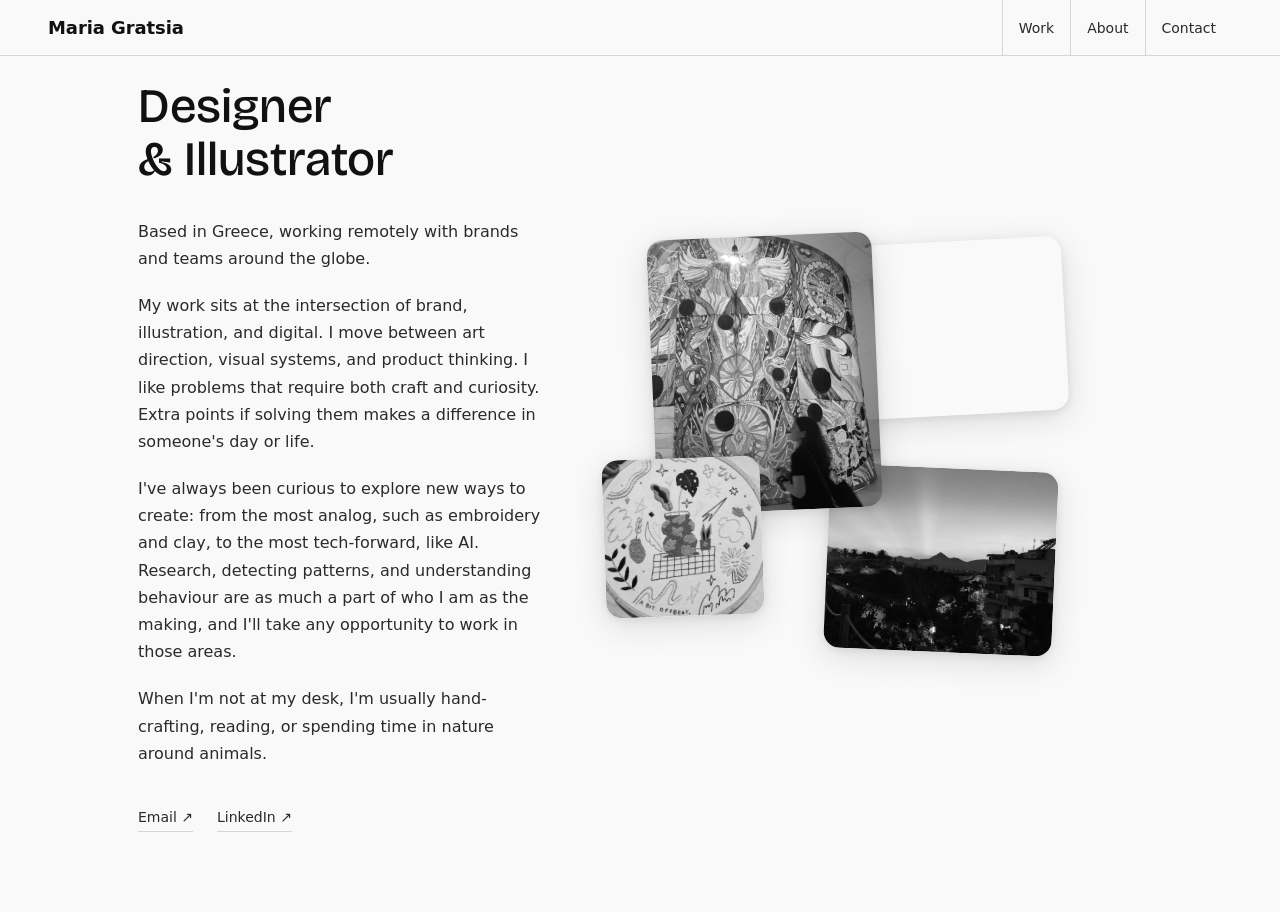
==== commit 02ca1508: "About: remove footer, anchor contact nav to existing links Co-Authored-By: Claude Sonnet 4.6 <norepl" ====
--- a/site/about.html
+++ b/site/about.html
@@ -224,7 +224,7 @@
 
         <p>When I'm not at my desk, I'm usually hand-crafting, reading, or spending time in nature around animals.</p>
 
-        <div class="about-links">
+        <div class="about-links" id="contact">
           <a href="mailto:maria.gratsia@gmail.com" class="about-link">Email ↗</a>
           <a href="https://linkedin.com/in/mariagratsia" target="_blank" rel="noopener noreferrer" class="about-link">LinkedIn ↗</a>
         </div>
@@ -256,23 +256,6 @@
 
     </div>
   </main>
-
-  <footer class="footer" id="contact">
-    <div class="footer-inner">
-      <span class="footer-label">Contact</span>
-      <div class="footer-bottom">
-        <span class="footer-location">Based in Greece. Working remotely.</span>
-        <div class="footer-links-col">
-          <a href="mailto:maria.gratsia@gmail.com" class="footer-link">
-            Email <span class="arrow">↗</span>
-          </a>
-          <a href="https://linkedin.com/in/mariagratsia" target="_blank" rel="noopener noreferrer" class="footer-link">
-            LinkedIn <span class="arrow">↗</span>
-          </a>
-        </div>
-      </div>
-    </div>
-  </footer>
 
   <div class="photo-tip" id="photoTip"></div>
 
